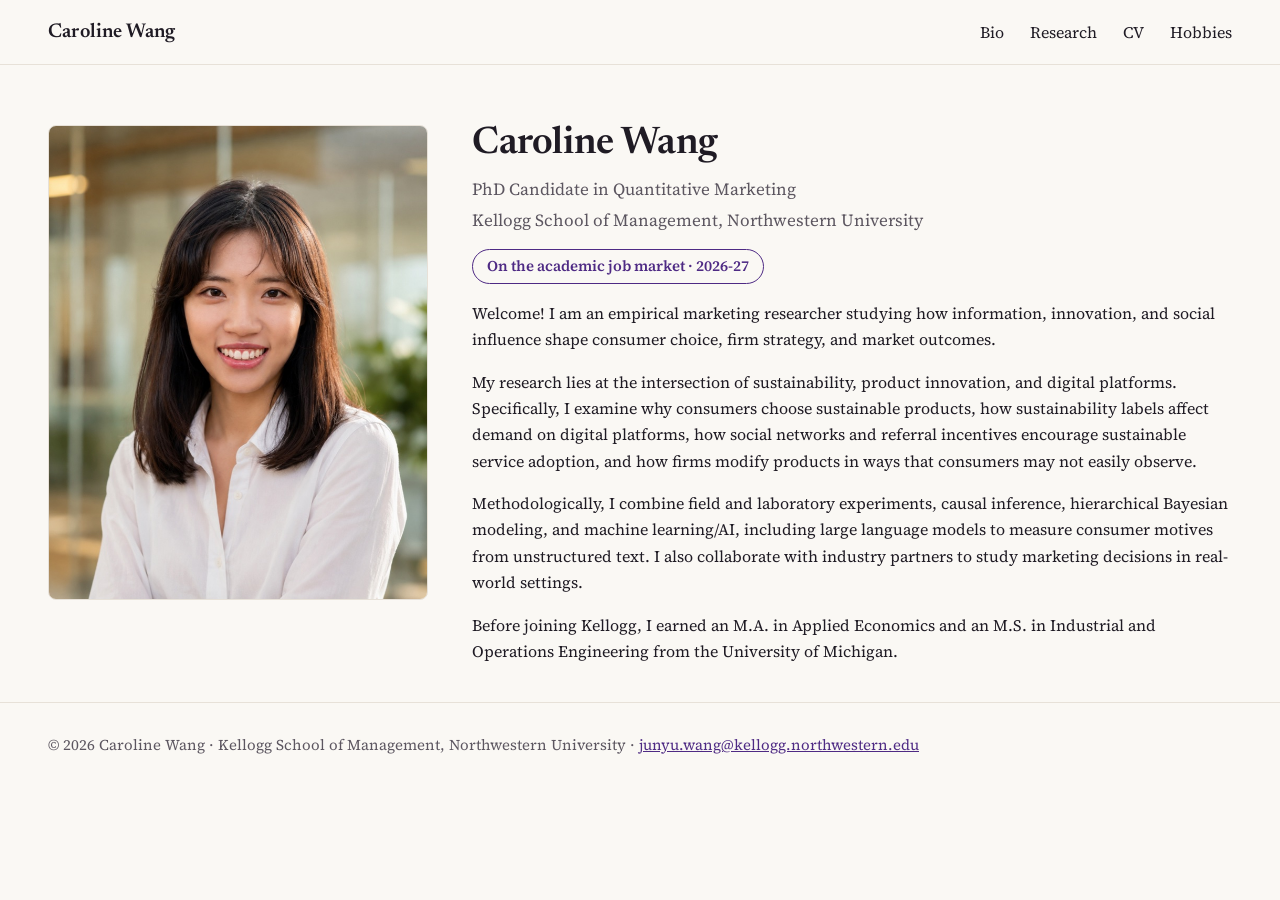
==== index.html @ 2dd51799 "Version favicon URLs to bypass cached no-icon state Browsers cache favicons in a store separate from" ====
<!DOCTYPE html>
<html lang="en">
<head>
<meta charset="utf-8">
<meta name="viewport" content="width=device-width, initial-scale=1">
<title>Caroline Wang — Quantitative Marketing, Kellogg (Job Market 2026-27)</title>
<meta name="description" content="Caroline Wang — PhD Candidate in Quantitative Marketing at the Kellogg School of Management, Northwestern University. On the academic job market, 2026-27. Research on sustainability, product innovation, and digital platforms, using causal inference, Bayesian modeling, and machine learning.">
<meta name="author" content="Caroline Wang">
<meta name="google-site-verification" content="RouyQVBixJCEj2jSbkFLBUi55gVaRdGan2LWlsxj5Q4" />
<link rel="canonical" href="https://carolinejunyuwang.github.io/">
<link rel="icon" href="favicon.ico?v=2" sizes="any">
<link rel="apple-touch-icon" href="apple-touch-icon.png?v=2">
<!-- Open Graph (controls the preview when the link is shared) -->
<meta property="og:title" content="Caroline Wang">
<meta property="og:site_name" content="Caroline Wang">
<meta property="og:description" content="PhD Candidate in Quantitative Marketing, Kellogg School of Management, Northwestern University. On the academic job market, 2026-27.">
<meta property="og:type" content="website">
<meta property="og:url" content="https://carolinejunyuwang.github.io/">
<meta property="og:image" content="https://carolinejunyuwang.github.io/files/headshot.jpg">
<meta name="twitter:card" content="summary_large_image">
<meta name="twitter:title" content="Caroline Wang">
<meta name="twitter:description" content="PhD Candidate in Quantitative Marketing, Kellogg School of Management, Northwestern University. On the academic job market, 2026-27.">
<meta name="twitter:image" content="https://carolinejunyuwang.github.io/files/headshot.jpg">
<link rel="preconnect" href="https://fonts.googleapis.com">
<link rel="preconnect" href="https://fonts.gstatic.com" crossorigin>
<link href="https://fonts.googleapis.com/css2?family=Newsreader:ital,opsz,wght@0,6..72,400;0,6..72,500;0,6..72,600;1,6..72,400&family=Source+Serif+4:opsz,wght@8..60,400;8..60,500;8..60,600&display=swap" rel="stylesheet">
<link rel="stylesheet" href="styles.css">
<!-- Structured data: helps Google identify which "Caroline Wang" this is.
     Add more verified profile URLs (e.g. Google Scholar, SSRN) to "sameAs" as they become available. -->
<script type="application/ld+json">
{
  "@context": "https://schema.org",
  "@type": "Person",
  "name": "Caroline Wang",
  "jobTitle": "PhD Candidate in Quantitative Marketing",
  "affiliation": {
    "@type": "CollegeOrUniversity",
    "name": "Kellogg School of Management, Northwestern University"
  },
  "alumniOf": {
    "@type": "CollegeOrUniversity",
    "name": "University of Michigan"
  },
  "url": "https://carolinejunyuwang.github.io/",
  "image": "https://carolinejunyuwang.github.io/files/headshot.jpg",
  "email": "junyu.wang@kellogg.northwestern.edu",
  "knowsAbout": ["Quantitative Marketing", "Sustainability", "Product Innovation", "Digital Platforms", "Consumer Behavior", "Causal Inference", "Bayesian Modeling", "Machine Learning", "Large Language Models", "Conjoint Analysis", "Field Experiments"],
  "sameAs": [
    "https://www.linkedin.com/in/caroline-wang-194620199/",
    "https://orcid.org/0000-0003-4696-2769",
    "https://www.kellogg.northwestern.edu/doctoral/academicexperience/current_students/"
  ]
}
</script>
</head>
<body>

  <nav><div class="wrap">
    <a class="brand" href="index.html">Caroline Wang</a>
    <ul>
      <li><a href="index.html">Bio</a></li>
      <li><a href="research.html">Research</a></li>
      <li><a href="files/cv_caroline.pdf" target="_blank" rel="noopener">CV</a></li>
      <li><a href="hobbies.html">Hobbies</a></li>
    </ul>
  </div></nav>

  <header class="hero" id="top"><div class="wrap">
    <img class="photo" src="files/headshot.jpg" alt="Caroline Wang">
    <div class="herotext">
      <h1>Caroline Wang</h1>
      <p class="role">PhD Candidate in Quantitative Marketing</p>
      <p class="role">Kellogg School of Management, Northwestern University</p>
      <span class="status">On the academic job market · 2026-27</span>
      <p class="bio">Welcome! I am an empirical marketing researcher studying how information, innovation, and social influence shape consumer choice, firm strategy, and market outcomes.</p>
      <p class="bio">My research lies at the intersection of sustainability, product innovation, and digital platforms. Specifically, I examine why consumers choose sustainable products, how sustainability labels affect demand on digital platforms, how social networks and referral incentives encourage sustainable service adoption, and how firms modify products in ways that consumers may not easily observe.</p>
      <p class="bio">Methodologically, I combine field and laboratory experiments, causal inference, hierarchical Bayesian modeling, and machine learning/AI, including large language models to measure consumer motives from unstructured text. I also collaborate with industry partners to study marketing decisions in real-world settings.</p>
      <p class="bio">Before joining Kellogg, I earned an M.A. in Applied Economics and an M.S. in Industrial and Operations Engineering from the University of Michigan.</p>
    </div>
  </div></header>

  <footer><div class="wrap">© 2026 Caroline Wang · Kellogg School of Management, Northwestern University · <a href="mailto:junyu.wang@kellogg.northwestern.edu">junyu.wang@kellogg.northwestern.edu</a></div></footer>
</body>
</html>
---- styles.css ----
:root{
  --purple:#4E2A84;        /* Northwestern Purple = your CV's RGB 78,42,132 */
  --purple-dark:#3a1f63;
  --ink:#1f1b24;
  --muted:#5c5660;
  --bg:#faf8f4;            /* warm off-white */
  --line:#e7e1d8;
  --chip:#f1ebe1;
  --maxw:1240px;
}
*{box-sizing:border-box;}
body{
  margin:0;background:var(--bg);color:var(--ink);
  font-family:"Source Serif 4",Georgia,serif;font-size:18px;line-height:1.65;
  -webkit-font-smoothing:antialiased;
}
.wrap{max-width:var(--maxw);margin:0 auto;padding:0 28px;}

/* nav */
nav{position:sticky;top:0;background:rgba(250,248,244,.92);backdrop-filter:blur(6px);
  border-bottom:1px solid var(--line);z-index:10;}
nav .wrap{display:flex;align-items:center;justify-content:space-between;height:64px;}
nav .brand{font-family:"Newsreader",serif;font-weight:600;font-size:20px;letter-spacing:.01em;}
nav ul{list-style:none;display:flex;gap:26px;margin:0;padding:0;}
nav a{color:var(--ink);text-decoration:none;font-size:16px;}
nav a:hover{color:var(--purple);}

/* hero */
header.hero{padding:60px 0 38px;}
.hero .wrap{display:grid;grid-template-columns:380px 1fr;gap:44px;align-items:start;}
h1{font-family:"Newsreader",serif;font-weight:600;font-size:38px;line-height:1.05;margin:0 0 10px;letter-spacing:-.01em;}
.role{font-size:17px;color:var(--muted);margin:0 0 3px;}
.status{display:inline-block;margin-top:12px;color:var(--purple);font-weight:600;
  border:1px solid var(--purple);border-radius:999px;padding:4px 14px;font-size:15px;}
.brandline{font-style:italic;font-size:20px;line-height:1.5;margin:22px 0 0;color:#332d39;max-width:34em;}
.tags{margin:18px 0 0;display:flex;flex-direction:column;align-items:flex-start;gap:8px;}
.tag{background:var(--chip);color:#4a4451;border:1px solid var(--line);border-radius:6px;
  padding:4px 11px;font-size:14.5px;}
/* swap the placeholder for a real photo: replace the <div class="photo">…</div>
   with  <img class="photo" src="files/headshot.jpg" alt="Caroline Wang">  */
.photo{width:100%;height:auto;border-radius:8px;border:1px solid var(--line);display:block;}
.btns{margin-top:24px;display:flex;gap:14px;flex-wrap:wrap;}
.btn{display:inline-block;background:var(--purple);color:#fff;text-decoration:none;
  padding:11px 20px;border-radius:6px;font-size:16px;}
.btn:hover{background:var(--purple-dark);}
.btn.ghost{background:transparent;color:var(--purple);border:1px solid var(--purple);}
.meta{margin-top:20px;color:var(--muted);font-size:16px;}
.meta a{color:var(--purple);}
.herotext h1{margin-top:0;}
.herotext .bio{margin:16px 0 0;font-size:16px;}

/* sections */
section{padding:34px 0;border-top:1px solid var(--line);}
section.nobordertop{border-top:none;padding-top:46px;}
h2{font-family:"Newsreader",serif;font-weight:600;font-size:28px;margin:0 0 16px;}
.about p{margin:0 0 12px;}
.group{font-family:"Newsreader",serif;font-weight:600;font-size:21px;color:var(--purple-dark);
  margin:28px 0 14px;}
.group:first-of-type{margin-top:6px;}
.paper{margin:0 0 22px;}
.paper .ttl{font-weight:600;font-size:19px;line-height:1.4;}
.paper .ttl a{color:var(--ink);text-decoration:none;border-bottom:1px solid var(--line);}
.paper .ttl a:hover{color:var(--purple);border-color:var(--purple);}
.badge{display:inline-block;background:var(--purple);color:#fff;font-size:12px;
  letter-spacing:.05em;text-transform:uppercase;border-radius:4px;padding:2px 8px;margin-right:8px;vertical-align:2px;}
.auth{color:var(--muted);font-size:16px;margin:2px 0;}
.auth a{color:var(--purple);text-decoration:none;}
.auth a:hover{text-decoration:underline;}
.award{color:var(--muted);font-size:16px;margin:2px 0;font-style:italic;}
.award a{color:var(--purple);text-decoration:none;}
.award a:hover{text-decoration:underline;}
.abs{font-size:16.5px;color:#332d39;margin:6px 0 0;}
.pubstatus{margin:6px 0 2px;}
.paper .auth,.paper .award,.paper .links,.paper .abs,.paper .pubstatus{margin-left:22px;}
.links{margin-top:7px;}
.links a{color:var(--purple);font-size:15px;margin-right:14px;text-decoration:none;}
.links a:hover{text-decoration:underline;}
.links a.abs-toggle{cursor:pointer;}
.links a.abs-toggle::after{content:" \25B8";font-size:.85em;}      /* ▸ collapsed */
.links a.abs-toggle.open::after{content:" \25BE";}                 /* ▾ expanded */
footer{padding:30px 0 60px;border-top:1px solid var(--line);color:var(--muted);font-size:15px;}
footer a{color:var(--purple);}

/* education */
.edu{margin:0 0 18px;display:flex;justify-content:space-between;gap:20px;align-items:baseline;}
.edu .inst{font-weight:600;margin-bottom:5px;}
.edu .loc{color:var(--muted);font-weight:400;font-size:0.92em;}
.edu .deg{color:var(--muted);font-size:16.5px;line-height:1.5;}
.edu .yr{color:var(--muted);font-size:15px;white-space:nowrap;}

/* hobbies */
.hobbies-grid{display:grid;grid-template-columns:repeat(auto-fit,minmax(210px,1fr));gap:18px;margin-top:6px;}
.hobby{background:#fff;border:1px solid var(--line);border-radius:10px;padding:20px;}
.hobby .ico{font-size:26px;display:block;margin-bottom:8px;line-height:1;}
.hobby h3{font-family:"Newsreader",serif;font-weight:600;font-size:19px;margin:0 0 6px;color:var(--purple-dark);}
.hobby p{margin:0;font-size:16px;color:#332d39;}

/* hobbies — per-hobby blocks with media */
.hobby-block{margin:0 0 36px;padding-top:26px;border-top:1px solid var(--line);}
.hobby-block:first-of-type{border-top:none;padding-top:4px;}
.hobby-block h3{font-family:"Newsreader",serif;font-weight:600;font-size:23px;margin:0 0 6px;
  color:var(--purple-dark);display:flex;align-items:center;gap:10px;}
.hobby-block h3 .ico{font-size:24px;line-height:1;}
.hobby-block p{margin:0 0 16px;font-size:17px;color:#332d39;}
.gallery{display:grid;grid-template-columns:repeat(4,1fr);gap:10px;}
.gallery img{width:100%;height:auto;border-radius:8px;border:1px solid var(--line);display:block;}
.gallery .ph{height:130px;border-radius:8px;border:1px dashed #cfc6b6;background:#f3eee5;
  display:flex;align-items:center;justify-content:center;color:var(--muted);font-size:13px;text-align:center;}
.video{position:relative;padding-bottom:56.25%;height:0;overflow:hidden;border-radius:10px;border:1px solid var(--line);}
.video iframe,.video video{position:absolute;top:0;left:0;width:100%;height:100%;border:0;background:#000;}
.videos{display:grid;grid-template-columns:repeat(2,1fr);gap:14px;margin-top:4px;}
.video-ph{position:relative;padding-bottom:50%;border-radius:10px;border:1px dashed #cfc6b6;background:#f3eee5;}
.video-ph span{position:absolute;top:50%;left:50%;transform:translate(-50%,-50%);color:var(--muted);font-size:14px;}

@media(max-width:680px){
  .hero .wrap{grid-template-columns:1fr;}
  .photo{width:240px;height:auto;align-self:start;}
  .gallery{grid-template-columns:repeat(2,1fr);}
  .videos{grid-template-columns:1fr;}
  h1{font-size:36px;}nav ul{gap:16px;}
  .edu{flex-direction:column;gap:2px;}
}
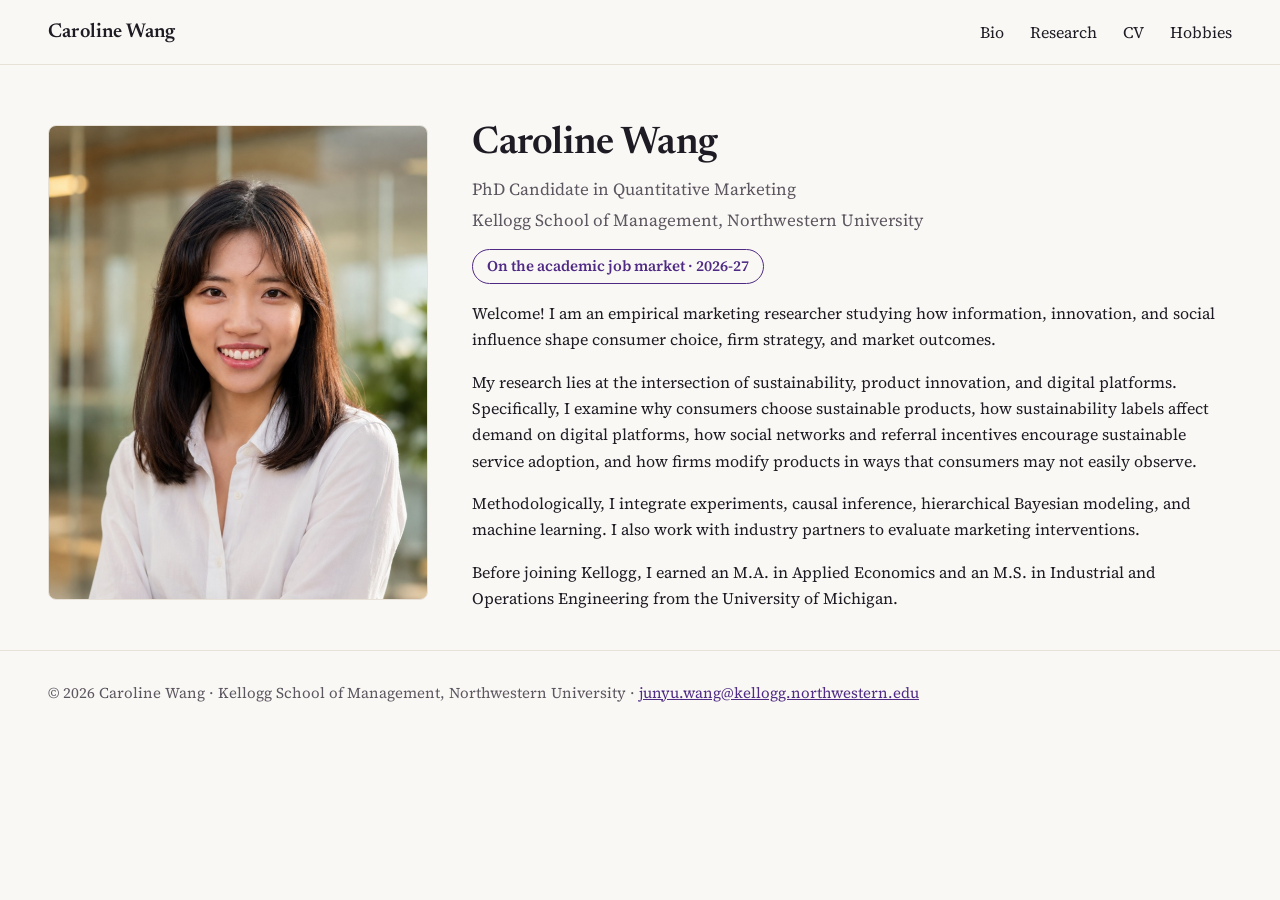
==== commit 173f18b1: "Tighten the methods paragraph in the bio Co-Authored-By: Claude Opus 5 (1M context) <noreply@anthrop" ====
--- a/index.html
+++ b/index.html
@@ -74,7 +74,7 @@
       <span class="status">On the academic job market · 2026-27</span>
       <p class="bio">Welcome! I am an empirical marketing researcher studying how information, innovation, and social influence shape consumer choice, firm strategy, and market outcomes.</p>
       <p class="bio">My research lies at the intersection of sustainability, product innovation, and digital platforms. Specifically, I examine why consumers choose sustainable products, how sustainability labels affect demand on digital platforms, how social networks and referral incentives encourage sustainable service adoption, and how firms modify products in ways that consumers may not easily observe.</p>
-      <p class="bio">Methodologically, I combine field and laboratory experiments, causal inference, hierarchical Bayesian modeling, and machine learning/AI, including large language models to measure consumer motives from unstructured text. I also collaborate with industry partners to study marketing decisions in real-world settings.</p>
+      <p class="bio">Methodologically, I integrate experiments, causal inference, hierarchical Bayesian modeling, and machine learning. I also work with industry partners to evaluate marketing interventions.</p>
       <p class="bio">Before joining Kellogg, I earned an M.A. in Applied Economics and an M.S. in Industrial and Operations Engineering from the University of Michigan.</p>
     </div>
   </div></header>
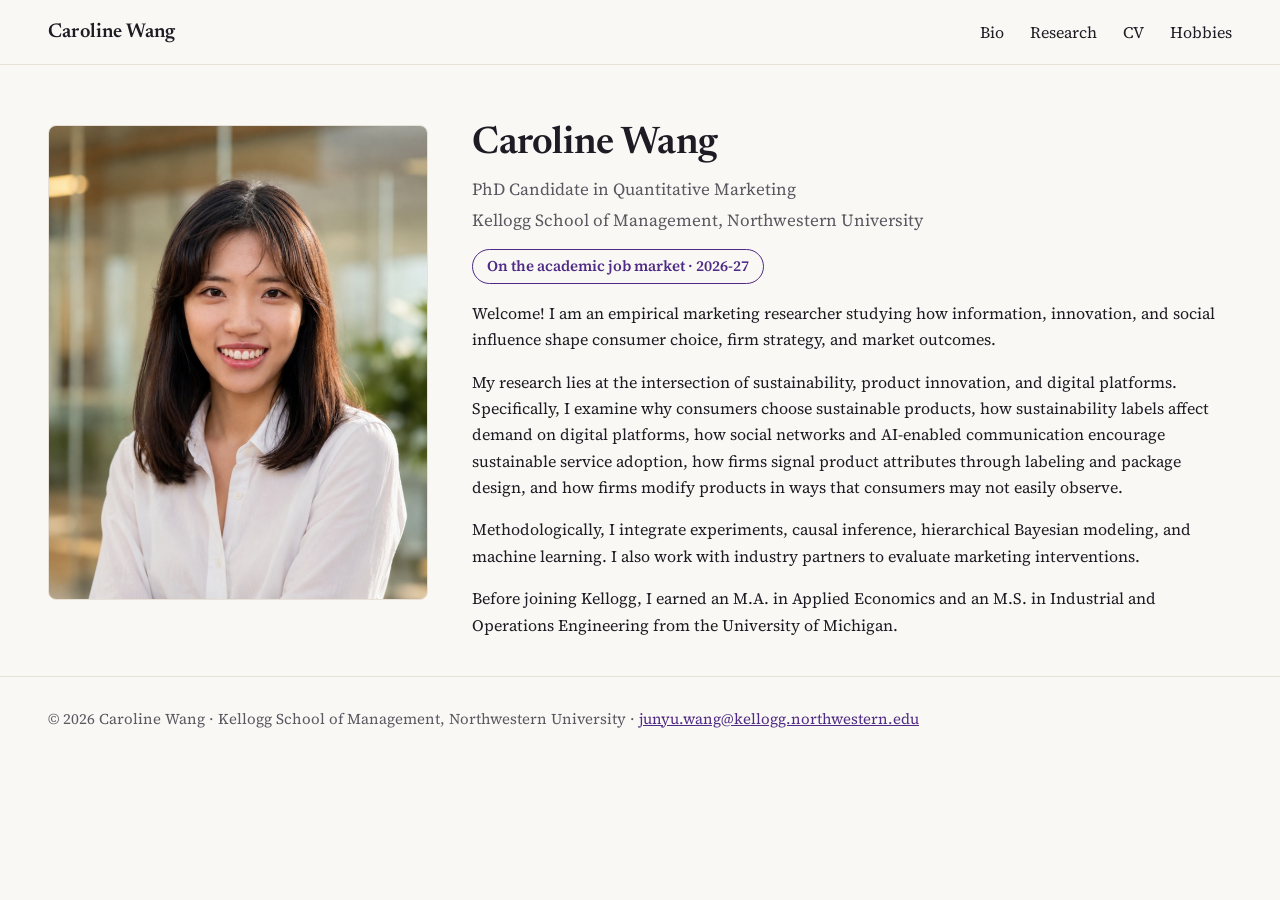
==== commit d2a9b148: "Update labeling abstract, add JMP SSRN link, update WIP, serve latest CV - Sustainability labeling p" ====
--- a/index.html
+++ b/index.html
@@ -73,7 +73,7 @@
       <p class="role">Kellogg School of Management, Northwestern University</p>
       <span class="status">On the academic job market · 2026-27</span>
       <p class="bio">Welcome! I am an empirical marketing researcher studying how information, innovation, and social influence shape consumer choice, firm strategy, and market outcomes.</p>
-      <p class="bio">My research lies at the intersection of sustainability, product innovation, and digital platforms. Specifically, I examine why consumers choose sustainable products, how sustainability labels affect demand on digital platforms, how social networks and referral incentives encourage sustainable service adoption, and how firms modify products in ways that consumers may not easily observe.</p>
+      <p class="bio">My research lies at the intersection of sustainability, product innovation, and digital platforms. Specifically, I examine why consumers choose sustainable products, how sustainability labels affect demand on digital platforms, how social networks and AI-enabled communication encourage sustainable service adoption, how firms signal product attributes through labeling and package design, and how firms modify products in ways that consumers may not easily observe.</p>
       <p class="bio">Methodologically, I integrate experiments, causal inference, hierarchical Bayesian modeling, and machine learning. I also work with industry partners to evaluate marketing interventions.</p>
       <p class="bio">Before joining Kellogg, I earned an M.A. in Applied Economics and an M.S. in Industrial and Operations Engineering from the University of Michigan.</p>
     </div>
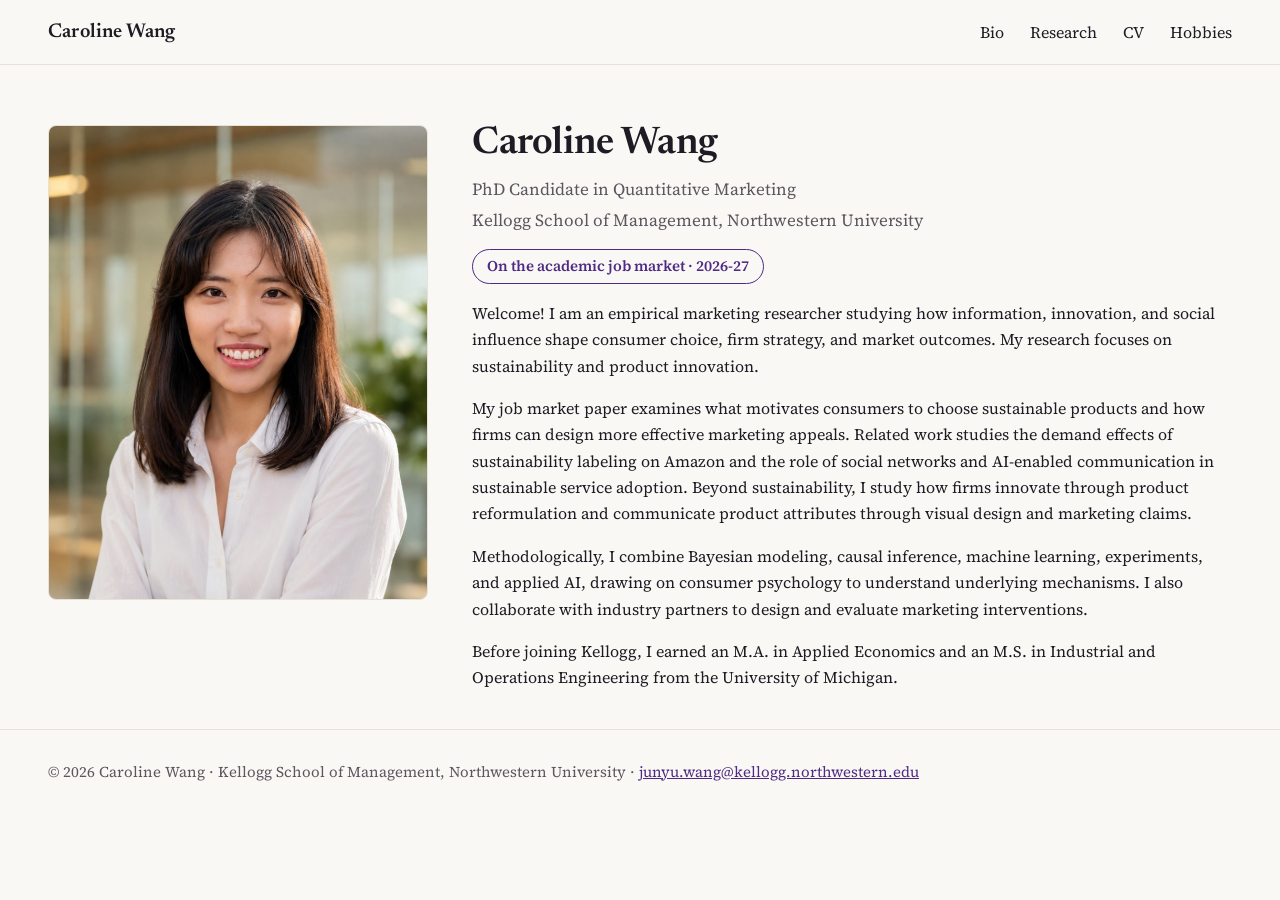
==== commit fcaba959: "Rewrite bio around JMP, related work, and methods Co-Authored-By: Claude Opus 5.5 <noreply@anthropic" ====
--- a/index.html
+++ b/index.html
@@ -72,9 +72,9 @@
       <p class="role">PhD Candidate in Quantitative Marketing</p>
       <p class="role">Kellogg School of Management, Northwestern University</p>
       <span class="status">On the academic job market · 2026-27</span>
-      <p class="bio">Welcome! I am an empirical marketing researcher studying how information, innovation, and social influence shape consumer choice, firm strategy, and market outcomes.</p>
-      <p class="bio">My research lies at the intersection of sustainability, product innovation, and digital platforms. Specifically, I examine why consumers choose sustainable products, how sustainability labels affect demand on digital platforms, how social networks and AI-enabled communication encourage sustainable service adoption, how firms signal product attributes through labeling and package design, and how firms modify products in ways that consumers may not easily observe.</p>
-      <p class="bio">Methodologically, I integrate experiments, causal inference, hierarchical Bayesian modeling, and machine learning. I also work with industry partners to evaluate marketing interventions.</p>
+      <p class="bio">Welcome! I am an empirical marketing researcher studying how information, innovation, and social influence shape consumer choice, firm strategy, and market outcomes. My research focuses on sustainability and product innovation.</p>
+      <p class="bio">My job market paper examines what motivates consumers to choose sustainable products and how firms can design more effective marketing appeals. Related work studies the demand effects of sustainability labeling on Amazon and the role of social networks and AI-enabled communication in sustainable service adoption. Beyond sustainability, I study how firms innovate through product reformulation and communicate product attributes through visual design and marketing claims.</p>
+      <p class="bio">Methodologically, I combine Bayesian modeling, causal inference, machine learning, experiments, and applied AI, drawing on consumer psychology to understand underlying mechanisms. I also collaborate with industry partners to design and evaluate marketing interventions.</p>
       <p class="bio">Before joining Kellogg, I earned an M.A. in Applied Economics and an M.S. in Industrial and Operations Engineering from the University of Michigan.</p>
     </div>
   </div></header>
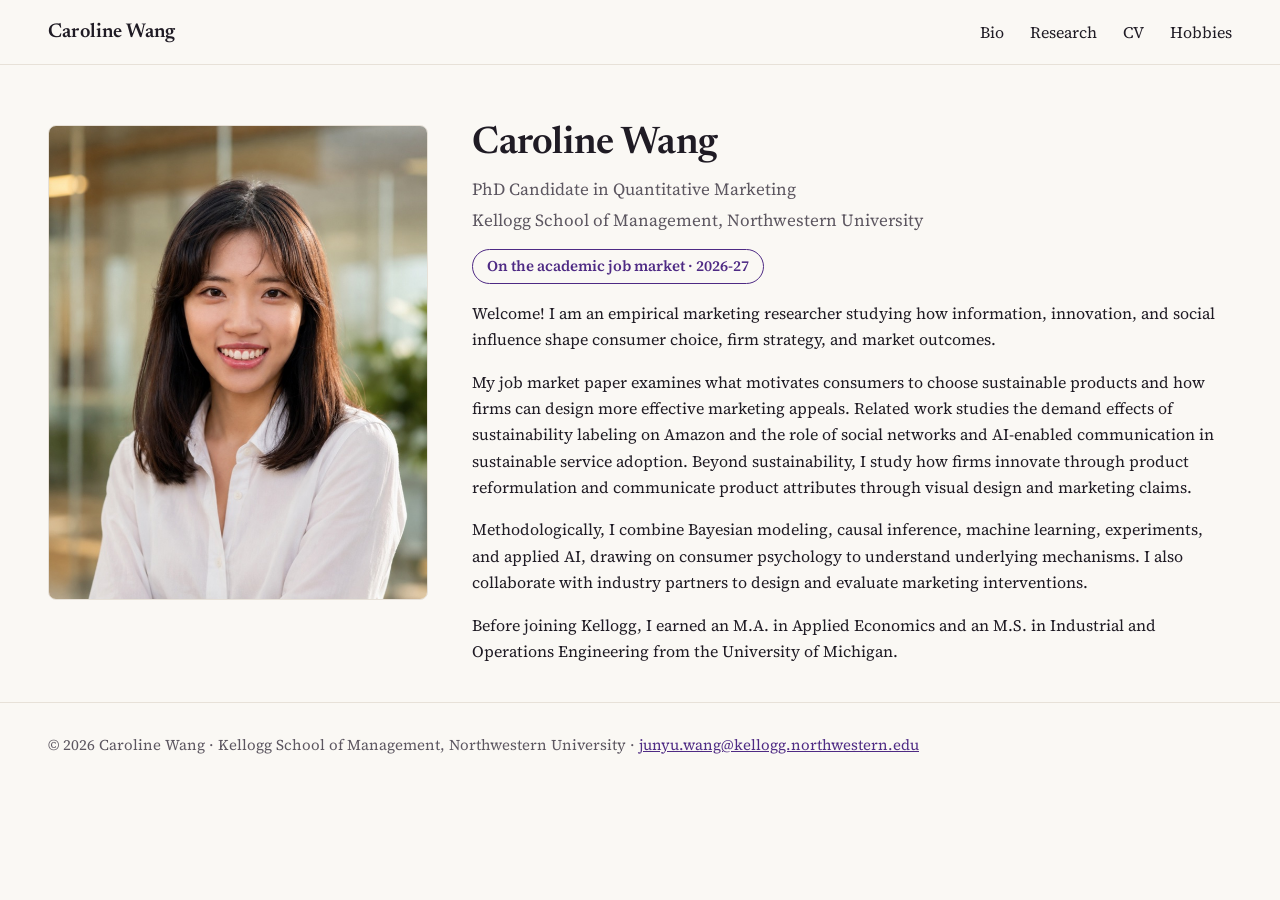
==== commit d64e6096: "Remove research-focus sentence from bio Co-Authored-By: Claude Opus 5.5 <noreply@anthropic.com>" ====
--- a/index.html
+++ b/index.html
@@ -72,7 +72,7 @@
       <p class="role">PhD Candidate in Quantitative Marketing</p>
       <p class="role">Kellogg School of Management, Northwestern University</p>
       <span class="status">On the academic job market · 2026-27</span>
-      <p class="bio">Welcome! I am an empirical marketing researcher studying how information, innovation, and social influence shape consumer choice, firm strategy, and market outcomes. My research focuses on sustainability and product innovation.</p>
+      <p class="bio">Welcome! I am an empirical marketing researcher studying how information, innovation, and social influence shape consumer choice, firm strategy, and market outcomes.</p>
       <p class="bio">My job market paper examines what motivates consumers to choose sustainable products and how firms can design more effective marketing appeals. Related work studies the demand effects of sustainability labeling on Amazon and the role of social networks and AI-enabled communication in sustainable service adoption. Beyond sustainability, I study how firms innovate through product reformulation and communicate product attributes through visual design and marketing claims.</p>
       <p class="bio">Methodologically, I combine Bayesian modeling, causal inference, machine learning, experiments, and applied AI, drawing on consumer psychology to understand underlying mechanisms. I also collaborate with industry partners to design and evaluate marketing interventions.</p>
       <p class="bio">Before joining Kellogg, I earned an M.A. in Applied Economics and an M.S. in Industrial and Operations Engineering from the University of Michigan.</p>
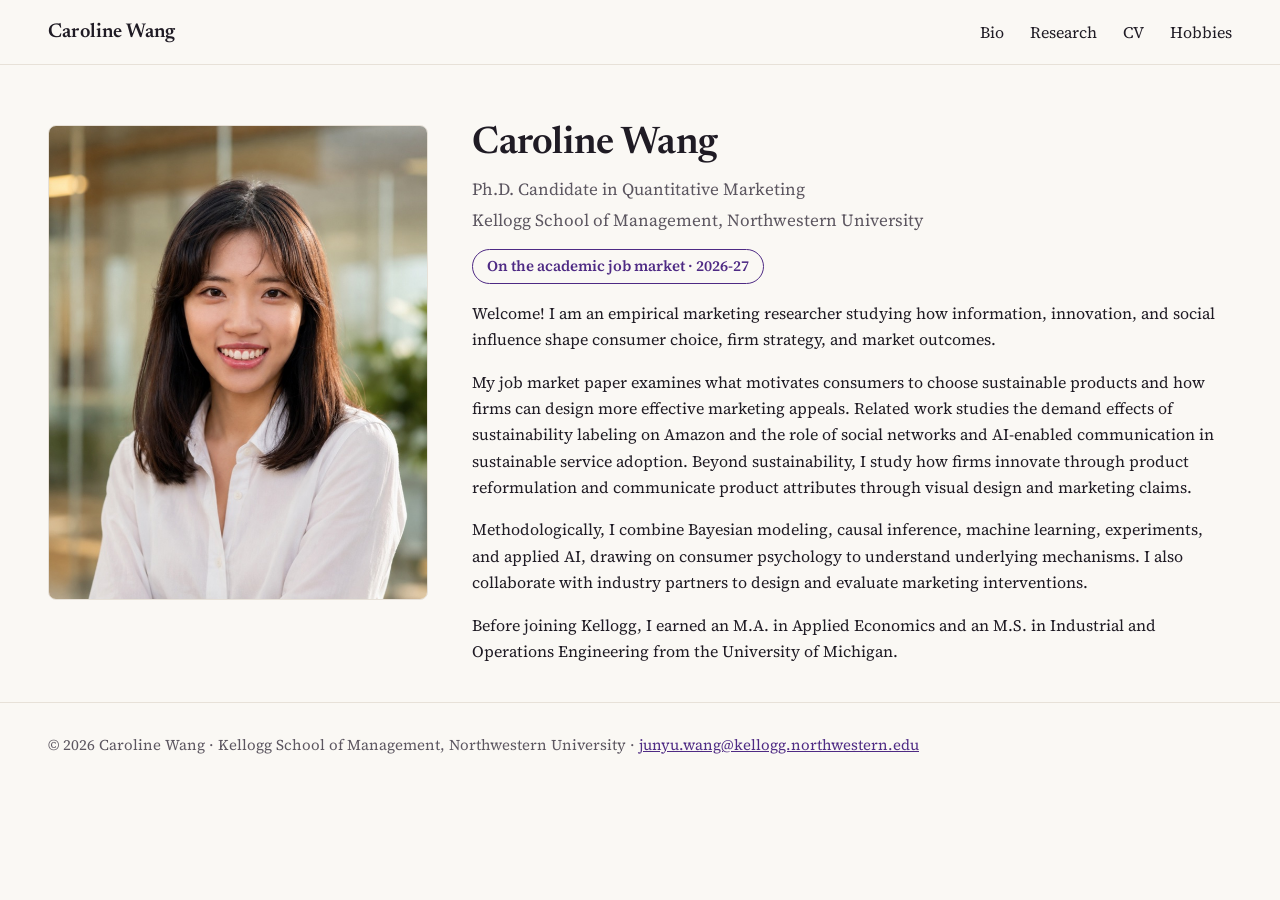
==== commit 2c8abfd0: "Use Ph.D. consistently Co-Authored-By: Claude Opus 5.5 <noreply@anthropic.com>" ====
--- a/index.html
+++ b/index.html
@@ -4,7 +4,7 @@
 <meta charset="utf-8">
 <meta name="viewport" content="width=device-width, initial-scale=1">
 <title>Caroline Wang — Quantitative Marketing, Kellogg (Job Market 2026-27)</title>
-<meta name="description" content="Caroline Wang — PhD Candidate in Quantitative Marketing at the Kellogg School of Management, Northwestern University. On the academic job market, 2026-27. Research on sustainability, product innovation, and digital platforms, using causal inference, Bayesian modeling, and machine learning.">
+<meta name="description" content="Caroline Wang — Ph.D. Candidate in Quantitative Marketing at the Kellogg School of Management, Northwestern University. On the academic job market, 2026-27. Research on sustainability, product innovation, and digital platforms, using causal inference, Bayesian modeling, and machine learning.">
 <meta name="author" content="Caroline Wang">
 <meta name="google-site-verification" content="RouyQVBixJCEj2jSbkFLBUi55gVaRdGan2LWlsxj5Q4" />
 <link rel="canonical" href="https://carolinejunyuwang.github.io/">
@@ -13,13 +13,13 @@
 <!-- Open Graph (controls the preview when the link is shared) -->
 <meta property="og:title" content="Caroline Wang">
 <meta property="og:site_name" content="Caroline Wang">
-<meta property="og:description" content="PhD Candidate in Quantitative Marketing, Kellogg School of Management, Northwestern University. On the academic job market, 2026-27.">
+<meta property="og:description" content="Ph.D. Candidate in Quantitative Marketing, Kellogg School of Management, Northwestern University. On the academic job market, 2026-27.">
 <meta property="og:type" content="website">
 <meta property="og:url" content="https://carolinejunyuwang.github.io/">
 <meta property="og:image" content="https://carolinejunyuwang.github.io/files/headshot.jpg">
 <meta name="twitter:card" content="summary_large_image">
 <meta name="twitter:title" content="Caroline Wang">
-<meta name="twitter:description" content="PhD Candidate in Quantitative Marketing, Kellogg School of Management, Northwestern University. On the academic job market, 2026-27.">
+<meta name="twitter:description" content="Ph.D. Candidate in Quantitative Marketing, Kellogg School of Management, Northwestern University. On the academic job market, 2026-27.">
 <meta name="twitter:image" content="https://carolinejunyuwang.github.io/files/headshot.jpg">
 <link rel="preconnect" href="https://fonts.googleapis.com">
 <link rel="preconnect" href="https://fonts.gstatic.com" crossorigin>
@@ -32,7 +32,7 @@
   "@context": "https://schema.org",
   "@type": "Person",
   "name": "Caroline Wang",
-  "jobTitle": "PhD Candidate in Quantitative Marketing",
+  "jobTitle": "Ph.D. Candidate in Quantitative Marketing",
   "affiliation": {
     "@type": "CollegeOrUniversity",
     "name": "Kellogg School of Management, Northwestern University"
@@ -69,7 +69,7 @@
     <img class="photo" src="files/headshot.jpg" alt="Caroline Wang">
     <div class="herotext">
       <h1>Caroline Wang</h1>
-      <p class="role">PhD Candidate in Quantitative Marketing</p>
+      <p class="role">Ph.D. Candidate in Quantitative Marketing</p>
       <p class="role">Kellogg School of Management, Northwestern University</p>
       <span class="status">On the academic job market · 2026-27</span>
       <p class="bio">Welcome! I am an empirical marketing researcher studying how information, innovation, and social influence shape consumer choice, firm strategy, and market outcomes.</p>
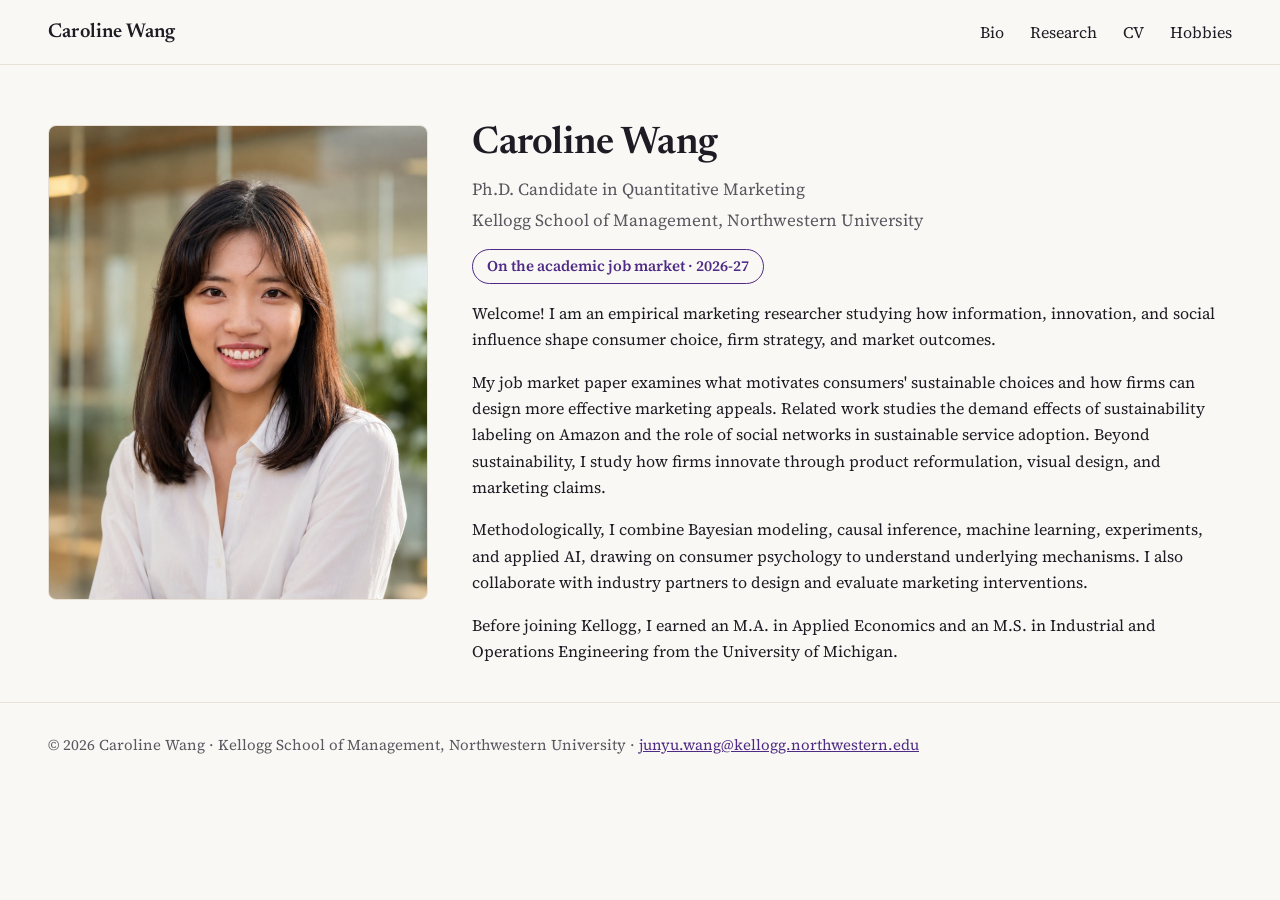
==== commit cc42ebcb: "Revise research paragraph in bio Co-Authored-By: Claude Opus 5.5 <noreply@anthropic.com>" ====
--- a/index.html
+++ b/index.html
@@ -73,7 +73,7 @@
       <p class="role">Kellogg School of Management, Northwestern University</p>
       <span class="status">On the academic job market · 2026-27</span>
       <p class="bio">Welcome! I am an empirical marketing researcher studying how information, innovation, and social influence shape consumer choice, firm strategy, and market outcomes.</p>
-      <p class="bio">My job market paper examines what motivates consumers to choose sustainable products and how firms can design more effective marketing appeals. Related work studies the demand effects of sustainability labeling on Amazon and the role of social networks and AI-enabled communication in sustainable service adoption. Beyond sustainability, I study how firms innovate through product reformulation and communicate product attributes through visual design and marketing claims.</p>
+      <p class="bio">My job market paper examines what motivates consumers' sustainable choices and how firms can design more effective marketing appeals. Related work studies the demand effects of sustainability labeling on Amazon and the role of social networks in sustainable service adoption. Beyond sustainability, I study how firms innovate through product reformulation, visual design, and marketing claims.</p>
       <p class="bio">Methodologically, I combine Bayesian modeling, causal inference, machine learning, experiments, and applied AI, drawing on consumer psychology to understand underlying mechanisms. I also collaborate with industry partners to design and evaluate marketing interventions.</p>
       <p class="bio">Before joining Kellogg, I earned an M.A. in Applied Economics and an M.S. in Industrial and Operations Engineering from the University of Michigan.</p>
     </div>
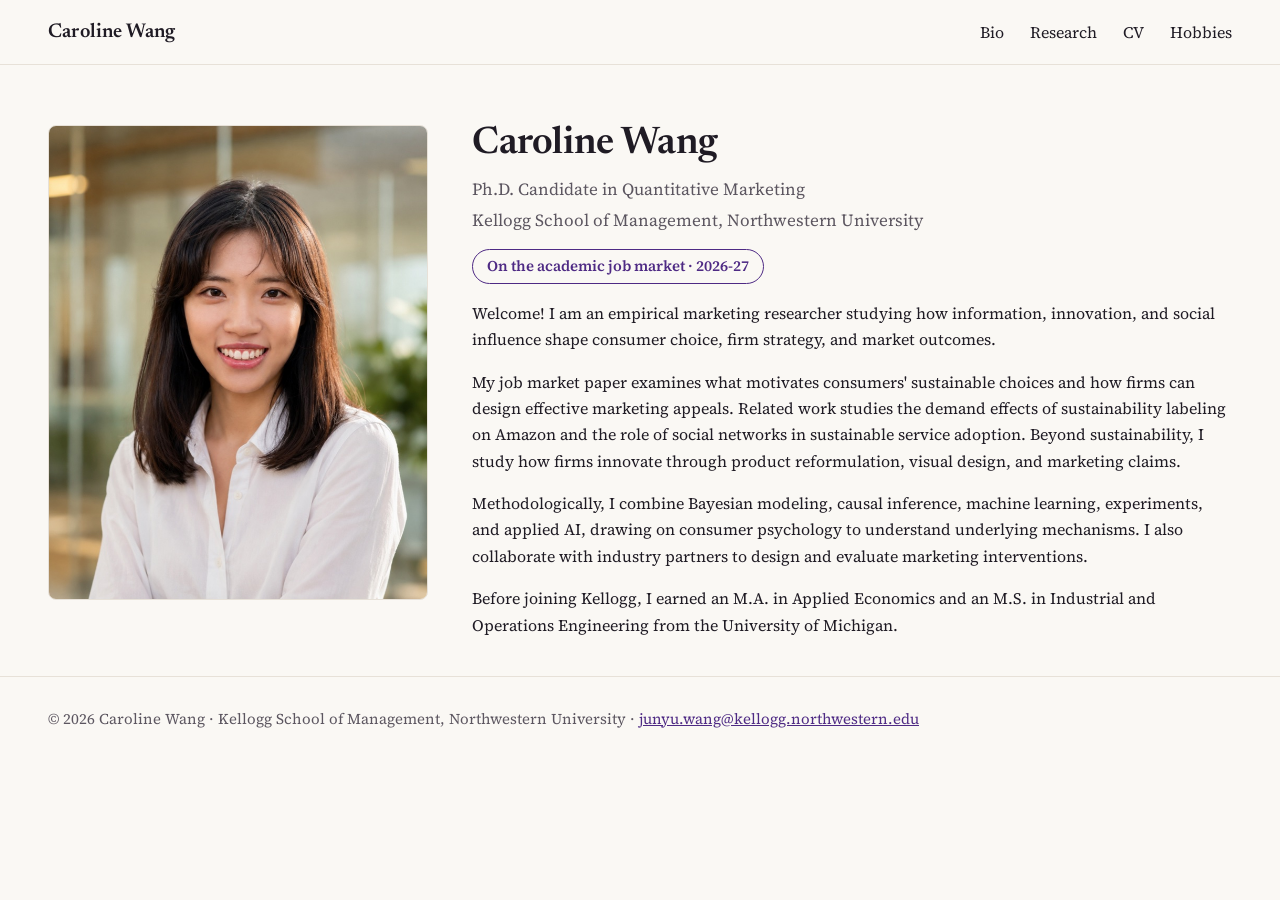
==== commit 4d4d3340: "Tighten bio wording Co-Authored-By: Claude Opus 5.5 <noreply@anthropic.com>" ====
--- a/index.html
+++ b/index.html
@@ -73,7 +73,7 @@
       <p class="role">Kellogg School of Management, Northwestern University</p>
       <span class="status">On the academic job market · 2026-27</span>
       <p class="bio">Welcome! I am an empirical marketing researcher studying how information, innovation, and social influence shape consumer choice, firm strategy, and market outcomes.</p>
-      <p class="bio">My job market paper examines what motivates consumers' sustainable choices and how firms can design more effective marketing appeals. Related work studies the demand effects of sustainability labeling on Amazon and the role of social networks in sustainable service adoption. Beyond sustainability, I study how firms innovate through product reformulation, visual design, and marketing claims.</p>
+      <p class="bio">My job market paper examines what motivates consumers' sustainable choices and how firms can design effective marketing appeals. Related work studies the demand effects of sustainability labeling on Amazon and the role of social networks in sustainable service adoption. Beyond sustainability, I study how firms innovate through product reformulation, visual design, and marketing claims.</p>
       <p class="bio">Methodologically, I combine Bayesian modeling, causal inference, machine learning, experiments, and applied AI, drawing on consumer psychology to understand underlying mechanisms. I also collaborate with industry partners to design and evaluate marketing interventions.</p>
       <p class="bio">Before joining Kellogg, I earned an M.A. in Applied Economics and an M.S. in Industrial and Operations Engineering from the University of Michigan.</p>
     </div>
